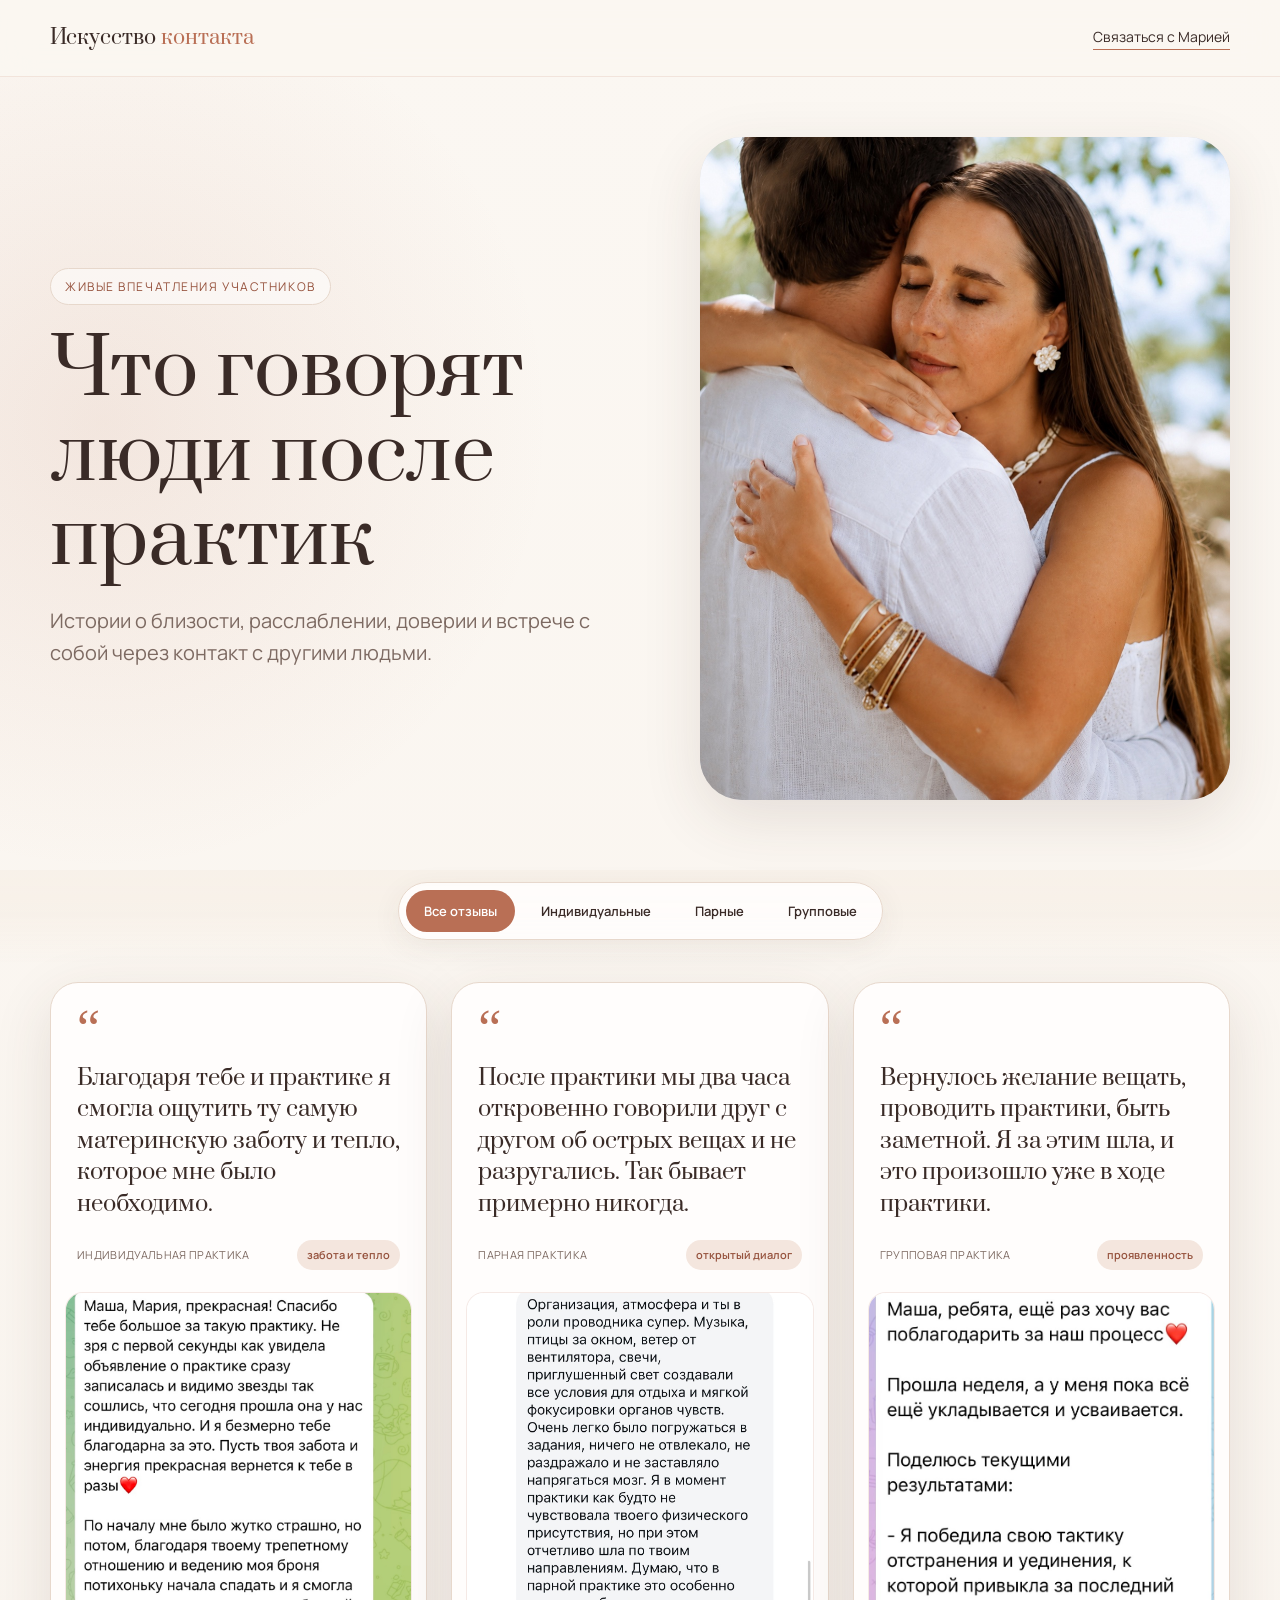
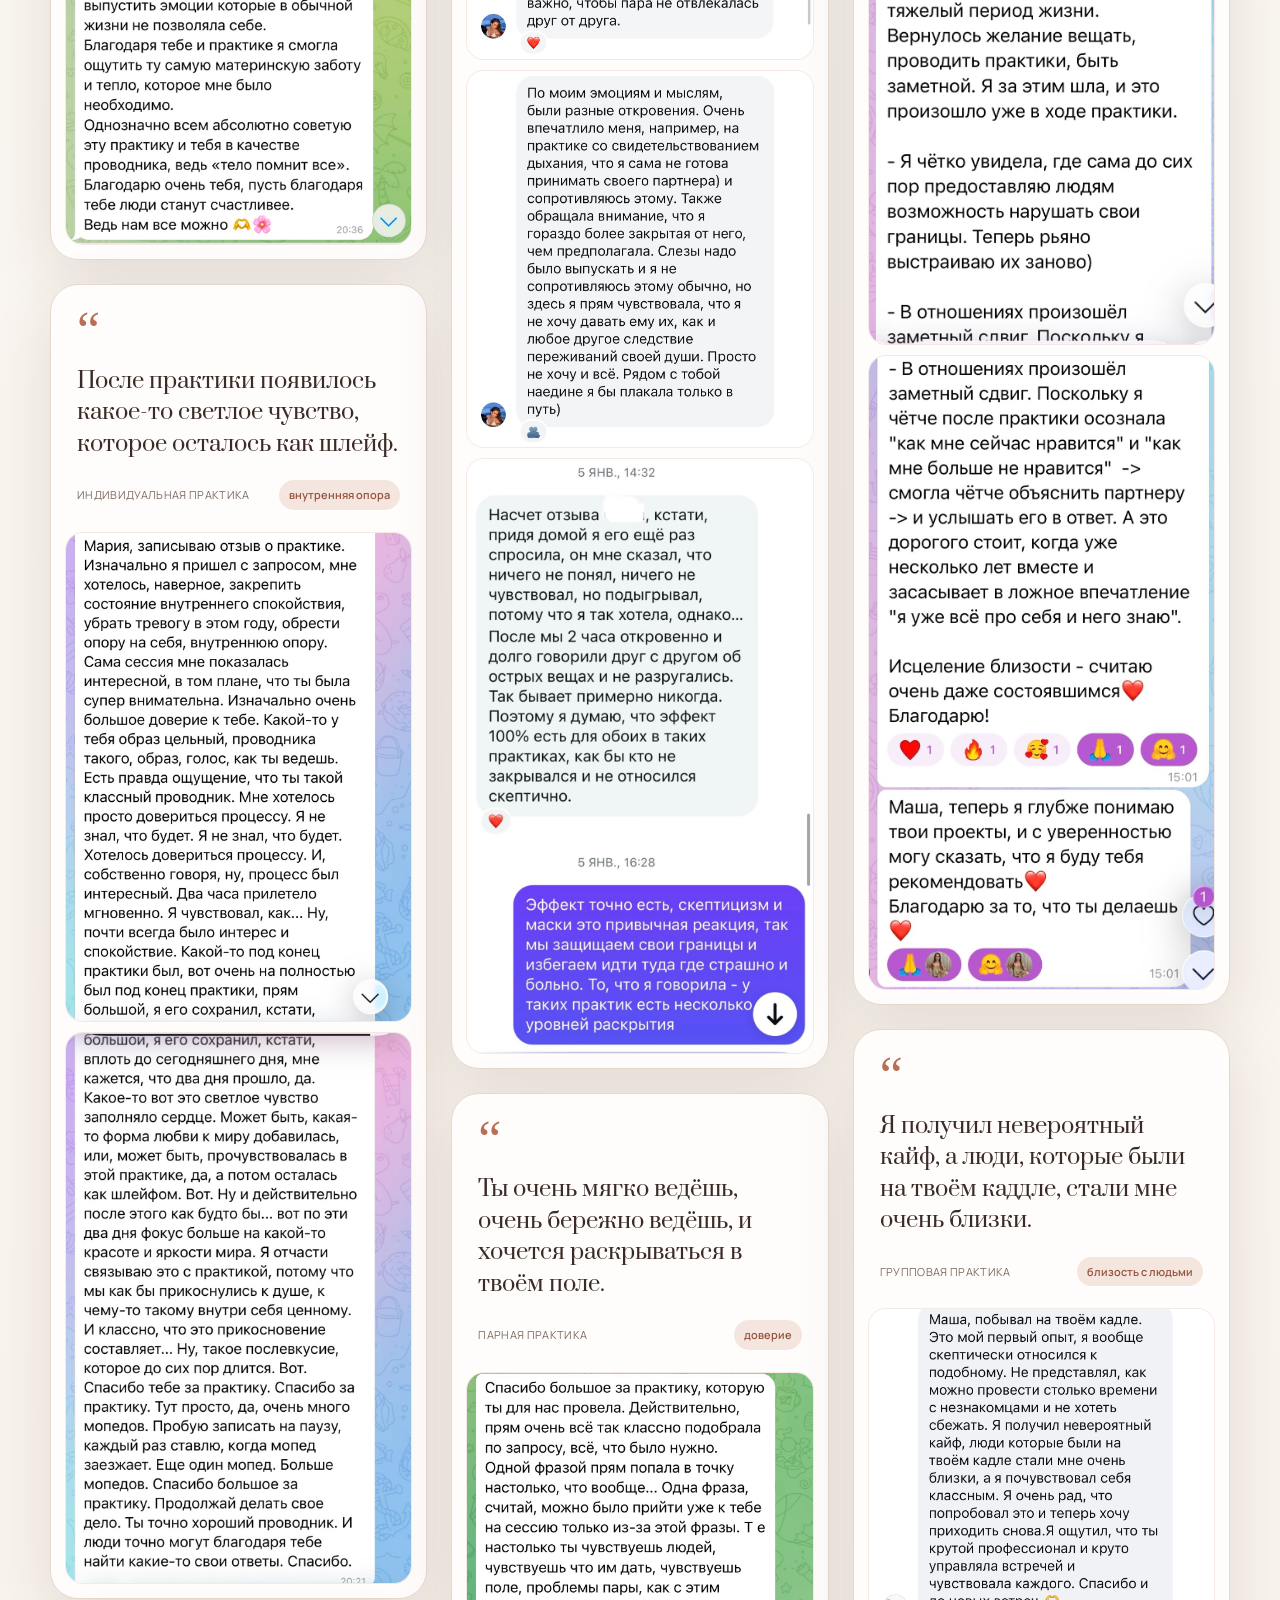
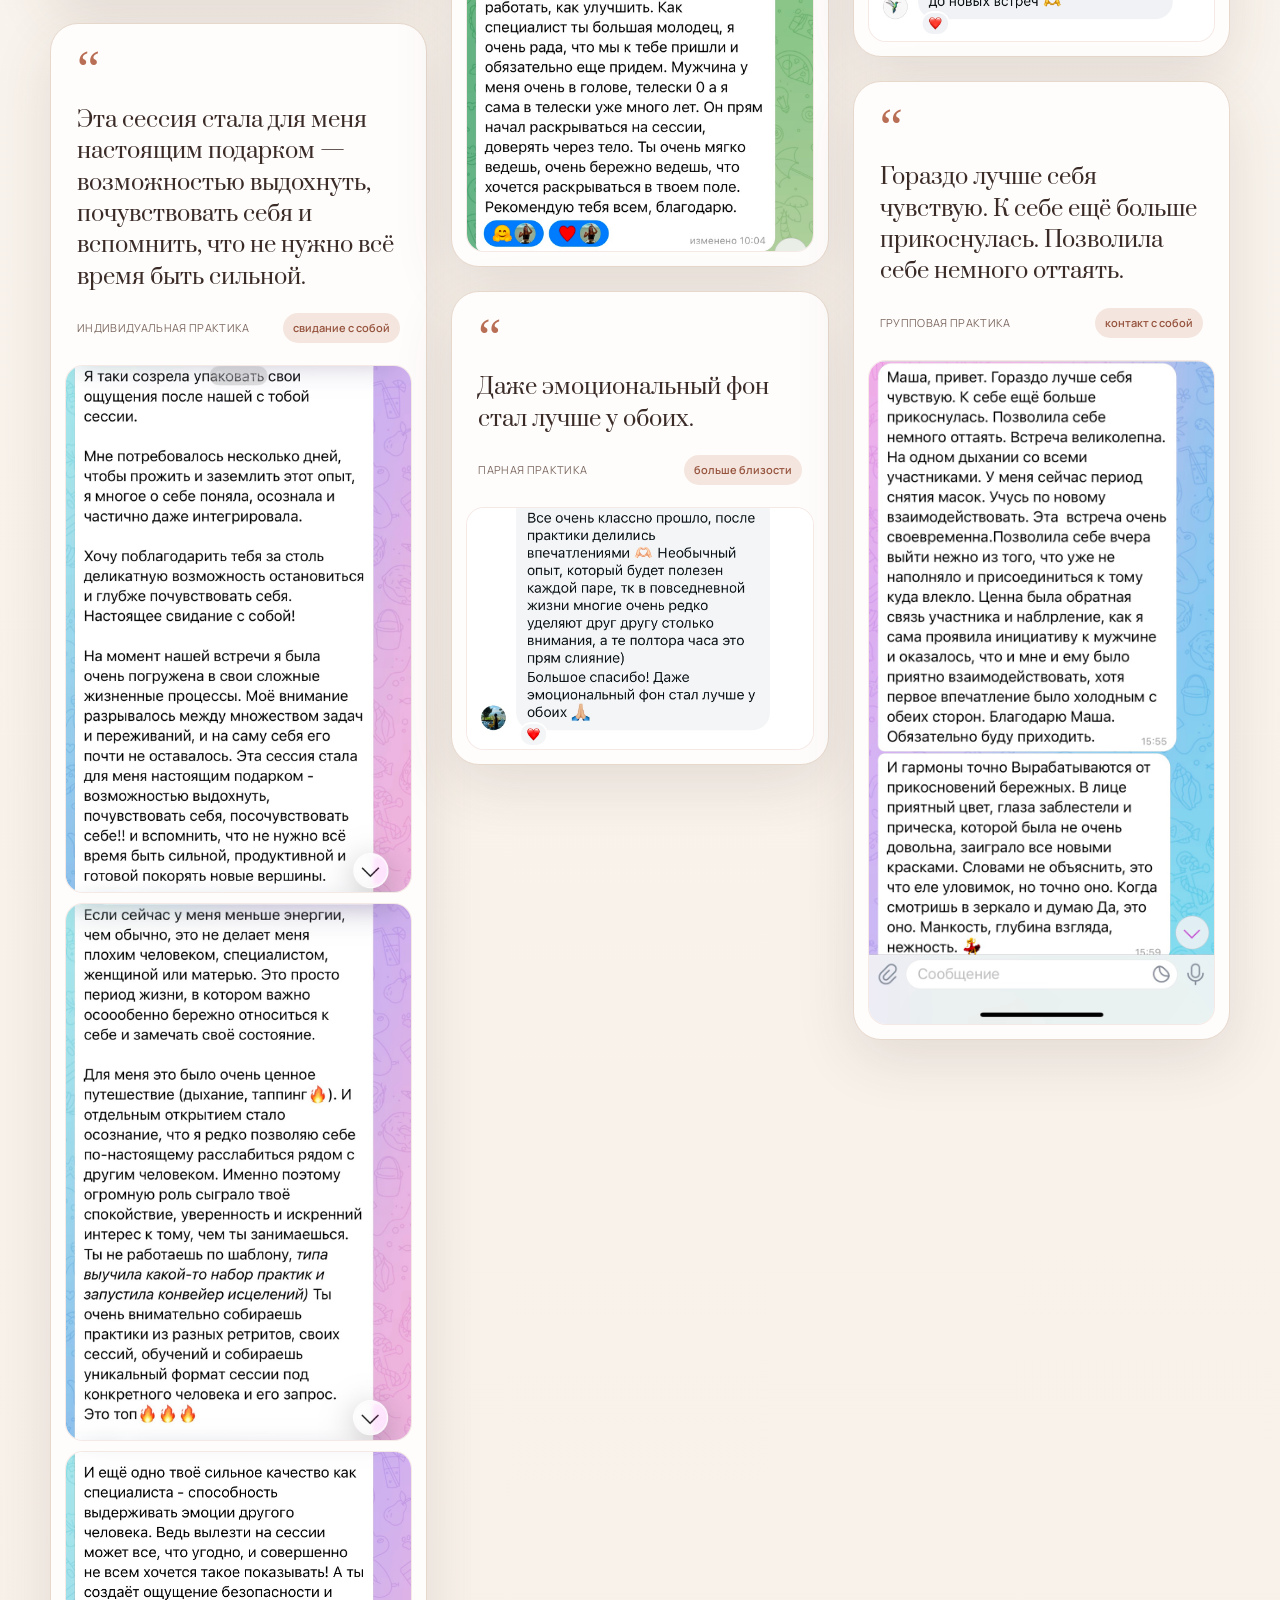
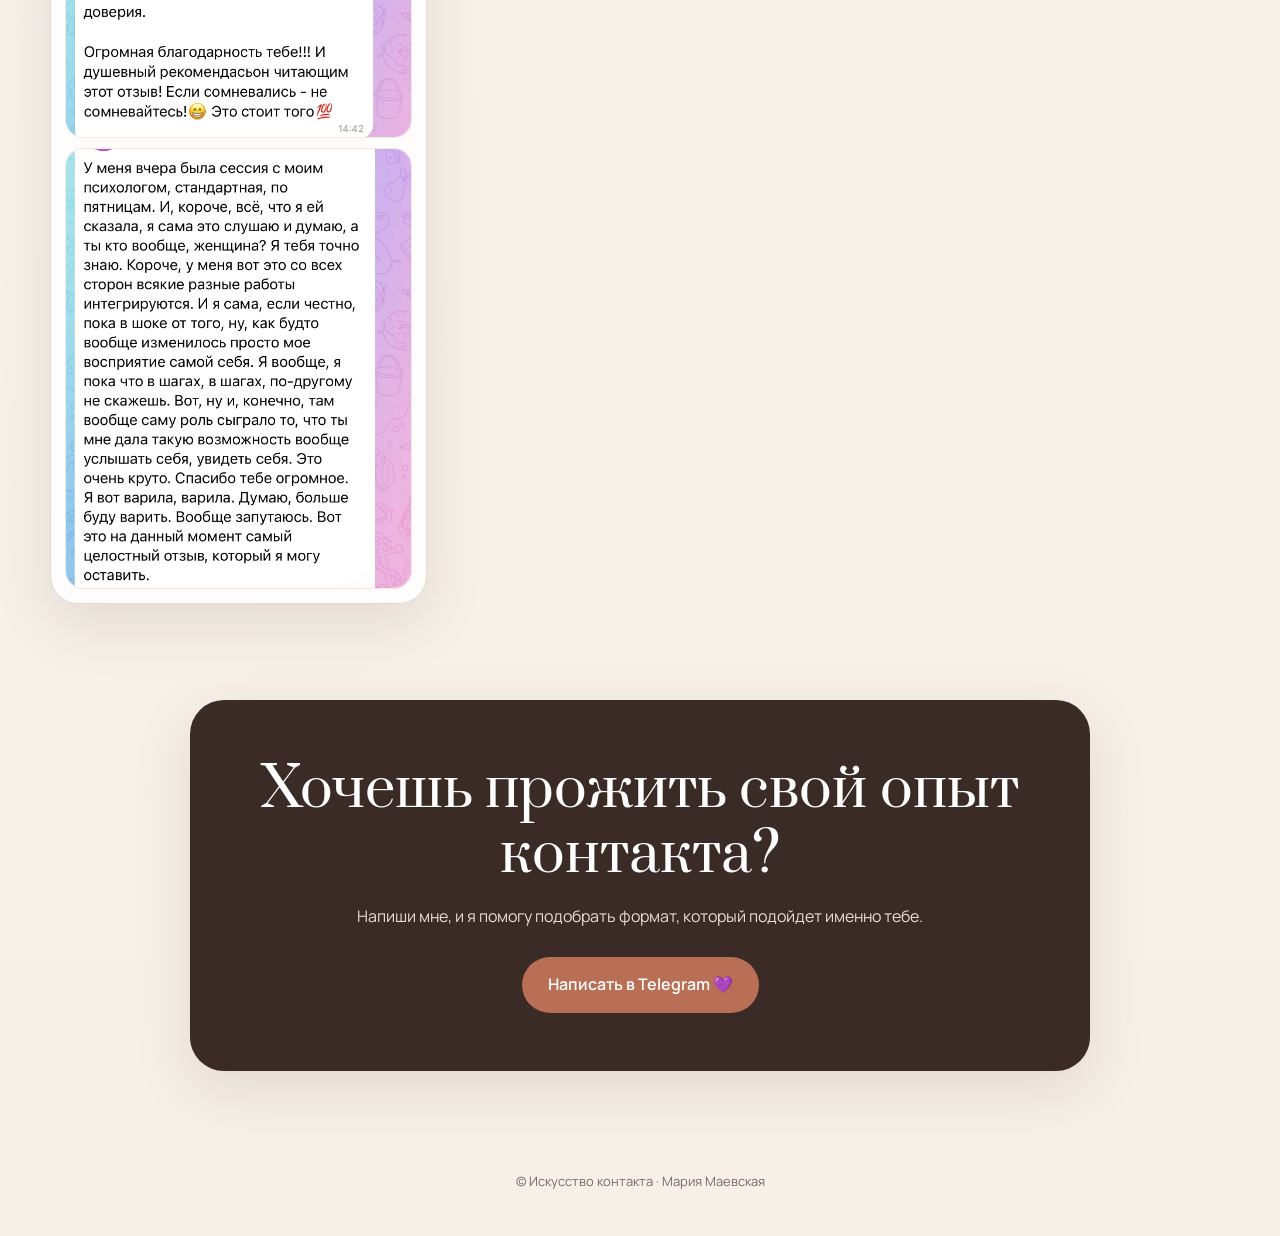
==== index.html @ 3d0788ce "Add files via upload" ====
<!DOCTYPE html>
<html lang="ru">
<head>
  <meta charset="UTF-8">
  <meta name="viewport" content="width=device-width, initial-scale=1.0">
  <title>Отзывы — Искусство контакта</title>
  <meta name="description" content="Отзывы после индивидуальных, парных и групповых практик проекта «Искусство контакта».">
  <link rel="preconnect" href="https://fonts.googleapis.com">
  <link rel="preconnect" href="https://fonts.gstatic.com" crossorigin>
  <link href="https://fonts.googleapis.com/css2?family=Manrope:wght@400;500;600&family=Prata&display=swap" rel="stylesheet">
  <style>
    :root {
      --cream:#F7F0E8; --paper:#FFFDFC; --terracotta:#B96F55;
      --terracotta-dark:#96533E; --brown:#3A2B27; --muted:#7D6A62;
      --line:#E7D8CC; --soft:#EFE1D7;
      --shadow:0 18px 60px rgba(77,51,41,.12);
    }
    *{box-sizing:border-box}
    html{scroll-behavior:smooth}
    body{
      margin:0; color:var(--brown); font-family:"Manrope",Arial,sans-serif;
      background:radial-gradient(circle at 8% 7%,rgba(185,111,85,.12),transparent 28rem),
                 linear-gradient(180deg,#FBF7F2 0%,var(--cream) 100%);
      line-height:1.6;
    }
    .shell{width:min(1180px,calc(100% - 32px));margin:0 auto}
    header{
      position:sticky;top:0;z-index:20;padding:22px 0;
      backdrop-filter:blur(16px);background:rgba(251,247,242,.86);
      border-bottom:1px solid rgba(185,111,85,.14)
    }
    .nav{display:flex;align-items:center;justify-content:space-between;gap:20px}
    .brand{font-family:"Prata",Georgia,serif;font-size:20px} .brand span{color:var(--terracotta)}
    .nav-link{color:var(--brown);text-decoration:none;font-size:14px;border-bottom:1px solid var(--terracotta)}
    .hero{
      min-height:680px;display:grid;grid-template-columns:1.05fr .95fr;
      align-items:center;gap:64px;padding:60px 0 70px
    }
    .eyebrow{
      display:inline-flex;padding:8px 14px;border:1px solid var(--line);border-radius:999px;
      color:var(--terracotta-dark);background:rgba(255,255,255,.55);
      font-size:12px;letter-spacing:.13em;text-transform:uppercase;margin-bottom:24px
    }
    h1{font-family:"Prata",Georgia,serif;font-weight:400;line-height:1.1;font-size:clamp(46px,6vw,78px);margin:0 0 22px}
    .hero p{max-width:610px;margin:0;color:var(--muted);font-size:clamp(17px,2vw,20px)}
    .hero-photo{border-radius:42px;overflow:hidden;box-shadow:var(--shadow);aspect-ratio:4/5;background:#ddd}
    .hero-photo img{width:100%;height:100%;display:block;object-fit:cover}
    .filters-wrap{position:sticky;top:73px;z-index:15;padding:12px 0 24px;background:linear-gradient(180deg,rgba(247,240,232,.97),rgba(247,240,232,.78),transparent)}
    .filters{width:max-content;max-width:100%;margin:0 auto;display:flex;gap:8px;padding:7px;border:1px solid var(--line);border-radius:999px;background:rgba(255,253,252,.94);box-shadow:0 8px 30px rgba(77,51,41,.07);overflow:auto}
    .filter{border:0;border-radius:999px;background:transparent;color:var(--brown);padding:12px 18px;font:600 13px "Manrope",Arial,sans-serif;cursor:pointer;white-space:nowrap}
    .filter:hover{background:var(--soft)} .filter.active{color:#fff;background:var(--terracotta)}
    .reviews{padding:18px 0 96px}
    .grid{columns:3 330px;column-gap:24px}
    .card{break-inside:avoid;margin:0 0 24px;border-radius:28px;overflow:hidden;border:1px solid var(--line);background:var(--paper);box-shadow:var(--shadow);transition:.25s}
    .card:hover{transform:translateY(-4px);box-shadow:0 24px 70px rgba(77,51,41,.16)}
    .quote{padding:28px 26px 22px} .quote-mark{color:var(--terracotta);font-family:Georgia,serif;font-size:52px;line-height:.7;margin-bottom:16px}
    .quote-text{font-family:"Prata",Georgia,serif;font-size:22px;line-height:1.43;margin:0 0 20px}
    .meta{display:flex;align-items:center;justify-content:space-between;gap:10px;color:var(--muted);font-size:11px;letter-spacing:.03em;text-transform:uppercase}
    .tag{color:var(--terracotta-dark);background:#F4E6DE;padding:6px 10px;border-radius:999px;text-transform:none;letter-spacing:0;font-weight:600}
    .screenshots{padding:0 14px 14px;display:grid;gap:10px}
    .screenshots img{width:100%;height:auto;display:block;border-radius:18px;border:1px solid rgba(185,111,85,.15);background:#fff}
    .hidden{display:none}
    .cta{margin:0 auto 100px;max-width:900px;padding:58px 28px;border-radius:34px;text-align:center;background:var(--brown);color:#fff;box-shadow:var(--shadow)}
    .cta h2{font-family:"Prata",Georgia,serif;font-weight:400;font-size:clamp(32px,5vw,54px);line-height:1.2;margin:0 0 16px}
    .cta p{max-width:580px;margin:0 auto 28px;color:#E9DCD4}
    .cta a{display:inline-flex;text-decoration:none;color:#fff;background:var(--terracotta);border-radius:999px;padding:15px 26px;font-weight:600}
    footer{padding:0 0 44px;color:var(--muted);text-align:center;font-size:13px}
    @media(max-width:820px){
      .hero{grid-template-columns:1fr;min-height:auto;gap:34px;padding:52px 0}
      .hero-copy{text-align:center} .hero p{margin:0 auto}
      .hero-photo{max-width:520px;width:100%;margin:0 auto}
    }
    @media(max-width:640px){
      header{padding:17px 0} .brand{font-size:16px} .nav-link{font-size:12px}
      .filters-wrap{top:62px} .filters{width:100%;border-radius:22px;justify-content:flex-start}
      .filter{padding:11px 15px} .grid{columns:1} .quote-text{font-size:21px}
      .cta{padding:44px 22px} .hero-photo{border-radius:28px}
    }
  </style>
</head>
<body>
<header>
  <div class="shell nav">
    <div class="brand">Искусство <span>контакта</span></div>
    <a class="nav-link" href="https://t.me/Masha_Obnimashka" target="_blank" rel="noopener">Связаться с Марией</a>
  </div>
</header>

<main>
  <section class="hero shell">
    <div class="hero-copy">
      <div class="eyebrow">Живые впечатления участников</div>
      <h1>Что говорят люди после практик</h1>
      <p>Истории о близости, расслаблении, доверии и встрече с собой через контакт с другими людьми.</p>
    </div>
    <div class="hero-photo"><img src="[data-uri]" alt="Близость и бережный контакт"></div>
  </section>

  <div class="filters-wrap">
    <div class="shell">
      <div class="filters" aria-label="Категории отзывов">
        <button type="button" class="filter active" data-filter="all" onclick="filterReviews('all', this)">Все отзывы</button>
        <button type="button" class="filter" data-filter="individual" onclick="filterReviews('individual', this)">Индивидуальные</button>
        <button type="button" class="filter" data-filter="couple" onclick="filterReviews('couple', this)">Парные</button>
        <button type="button" class="filter" data-filter="group" onclick="filterReviews('group', this)">Групповые</button>
      </div>
    </div>
  </div>

  <section class="reviews shell">
    <div class="grid">
      
      <article class="card" data-category="individual">
        <div class="quote">
          <div class="quote-mark">“</div>
          <p class="quote-text">Благодаря тебе и практике я смогла ощутить ту самую материнскую заботу и тепло, которое мне было необходимо.</p>
          <div class="meta">
            <span>Индивидуальная практика</span>
            <span class="tag">забота и тепло</span>
          </div>
        </div>
        <div class="screenshots"><img src="[data-uri]" alt="Оригинальный отзыв 1, часть 1" loading="lazy"></div>
      </article>
    
      <article class="card" data-category="individual">
        <div class="quote">
          <div class="quote-mark">“</div>
          <p class="quote-text">После практики появилось какое-то светлое чувство, которое осталось как шлейф.</p>
          <div class="meta">
            <span>Индивидуальная практика</span>
            <span class="tag">внутренняя опора</span>
          </div>
        </div>
        <div class="screenshots"><img src="[data-uri]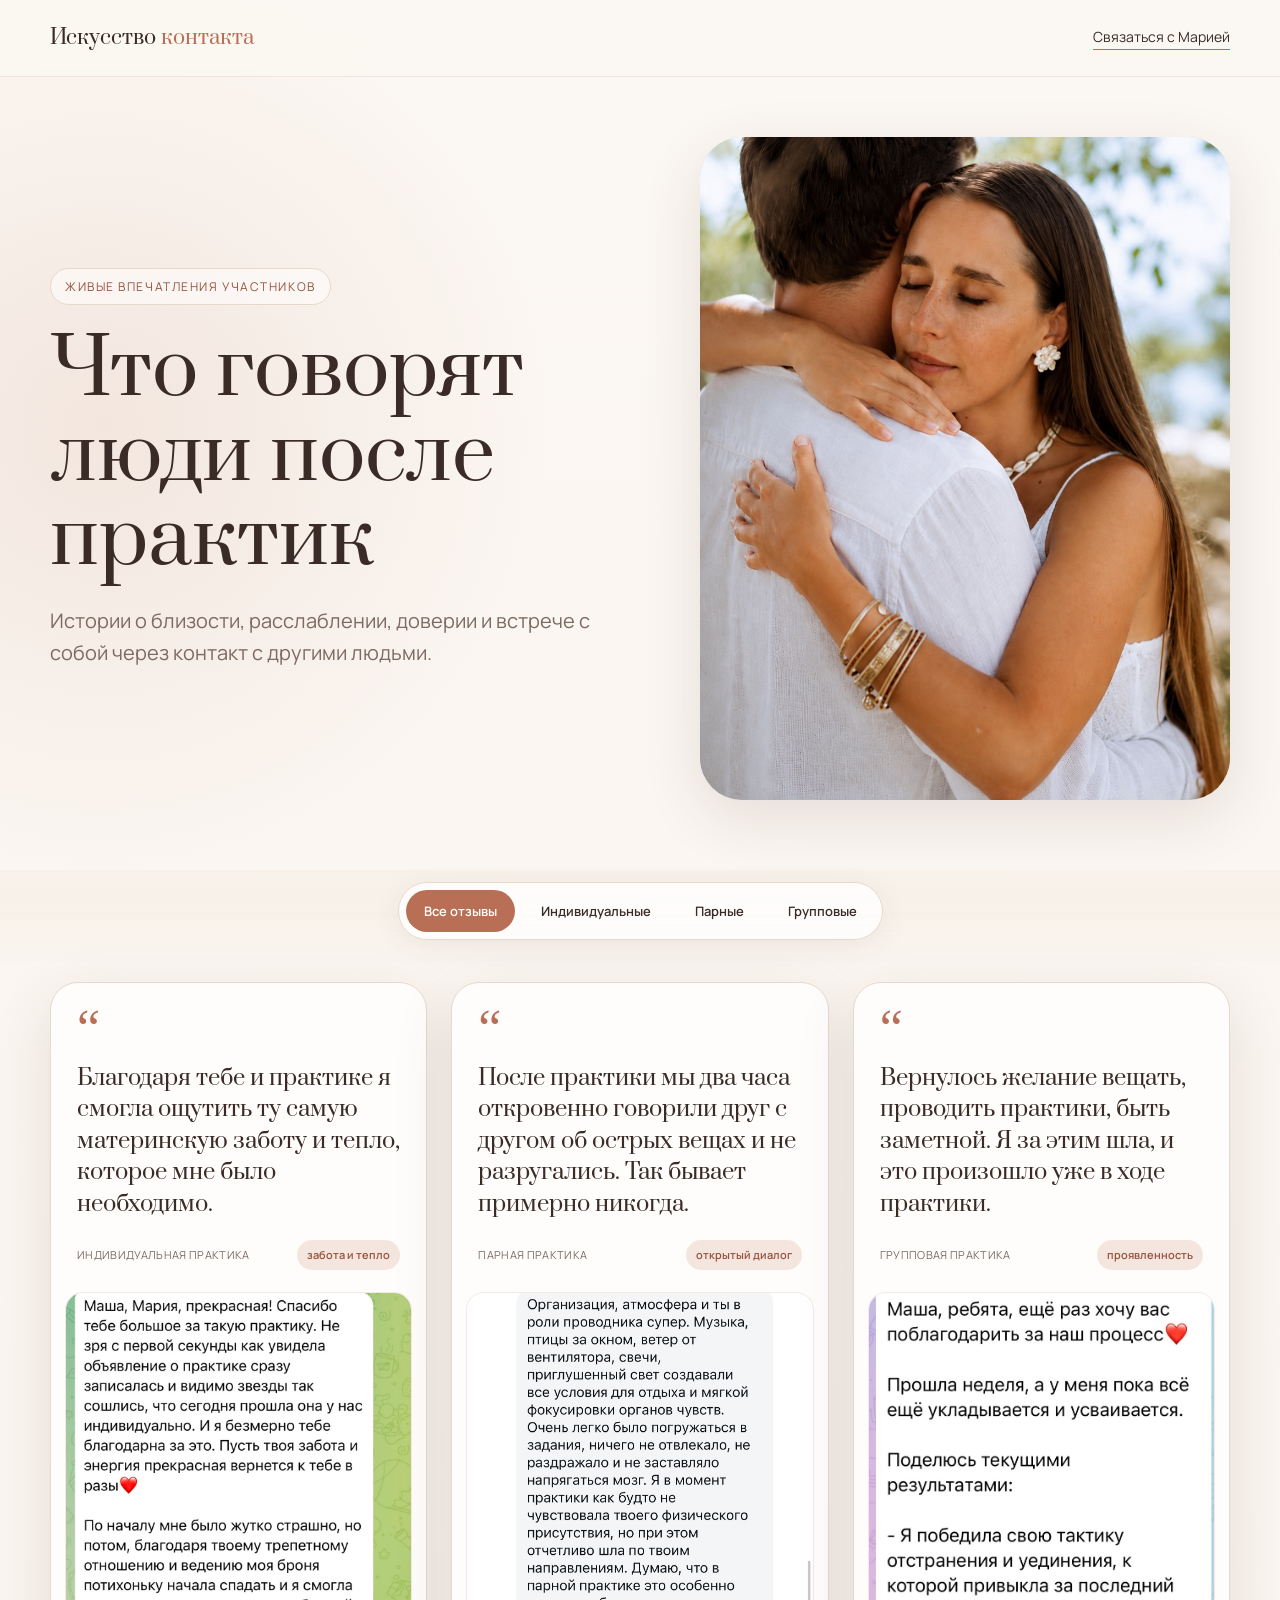
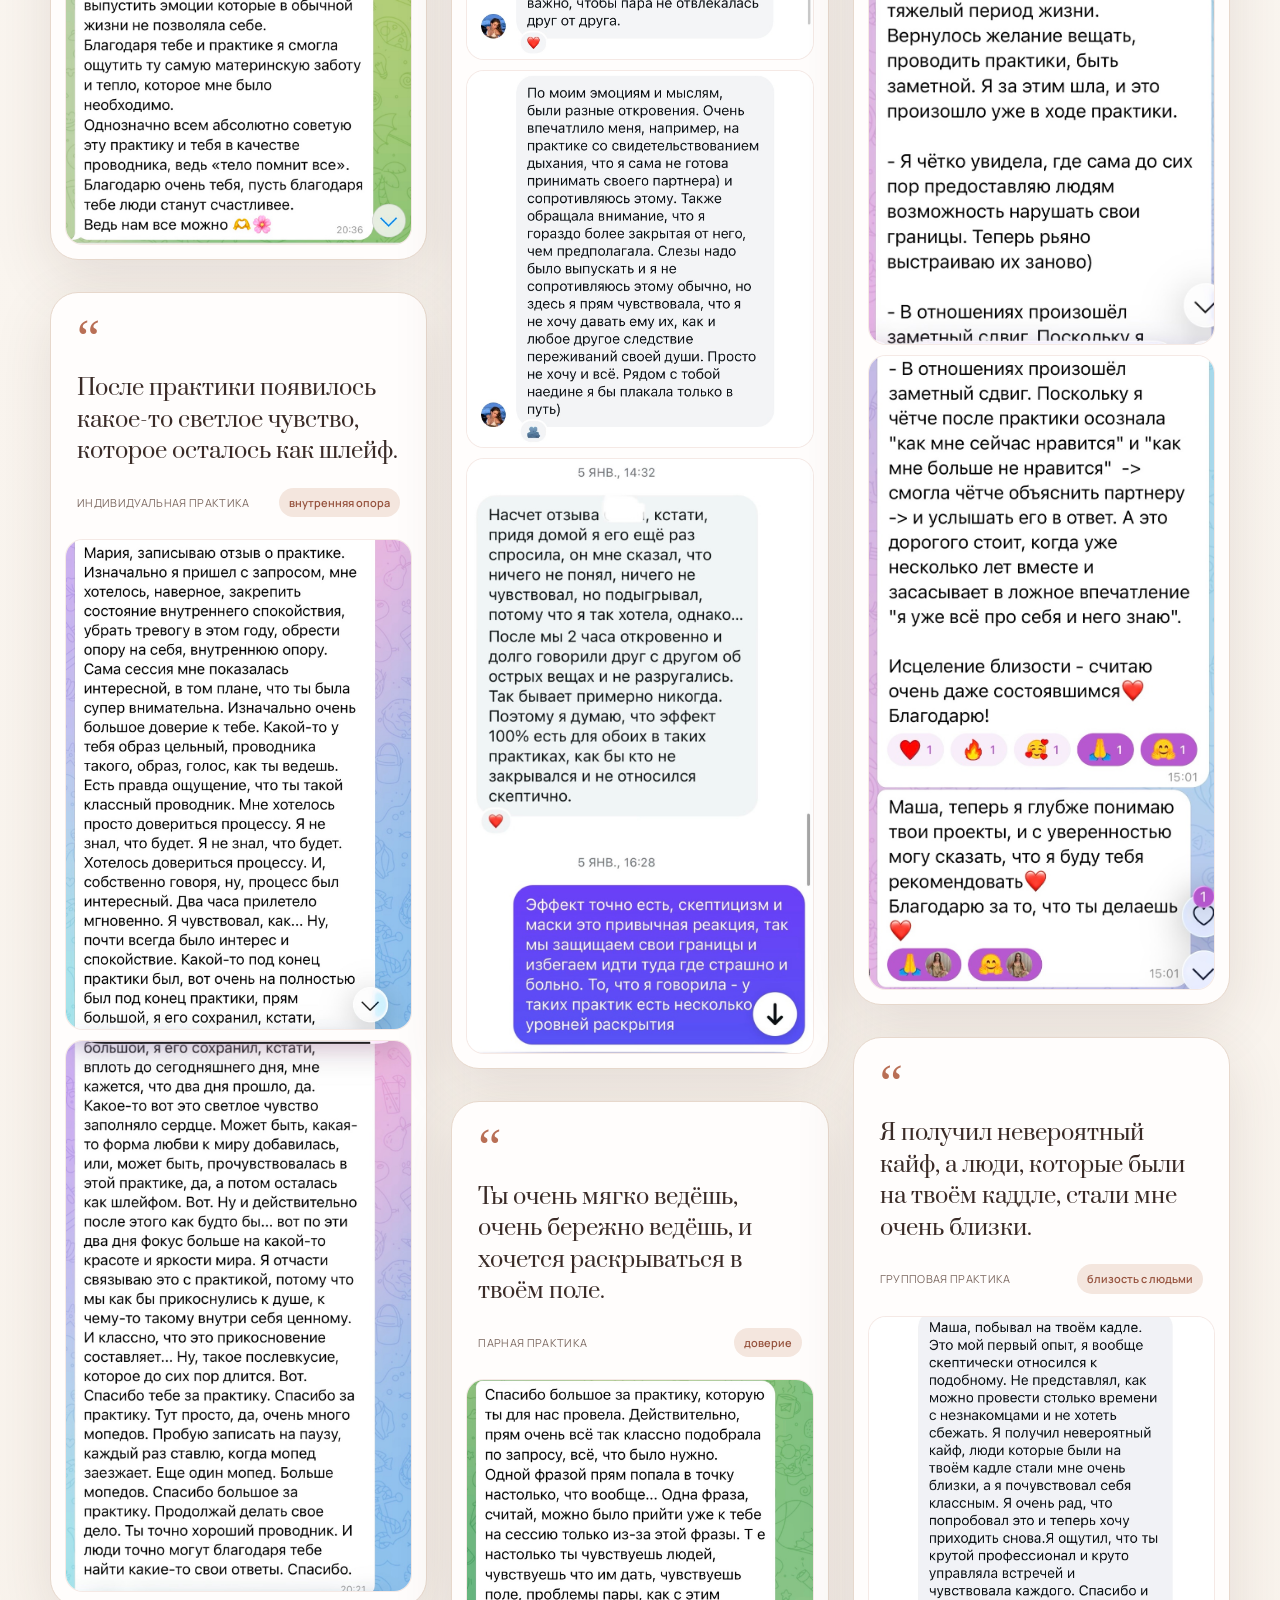
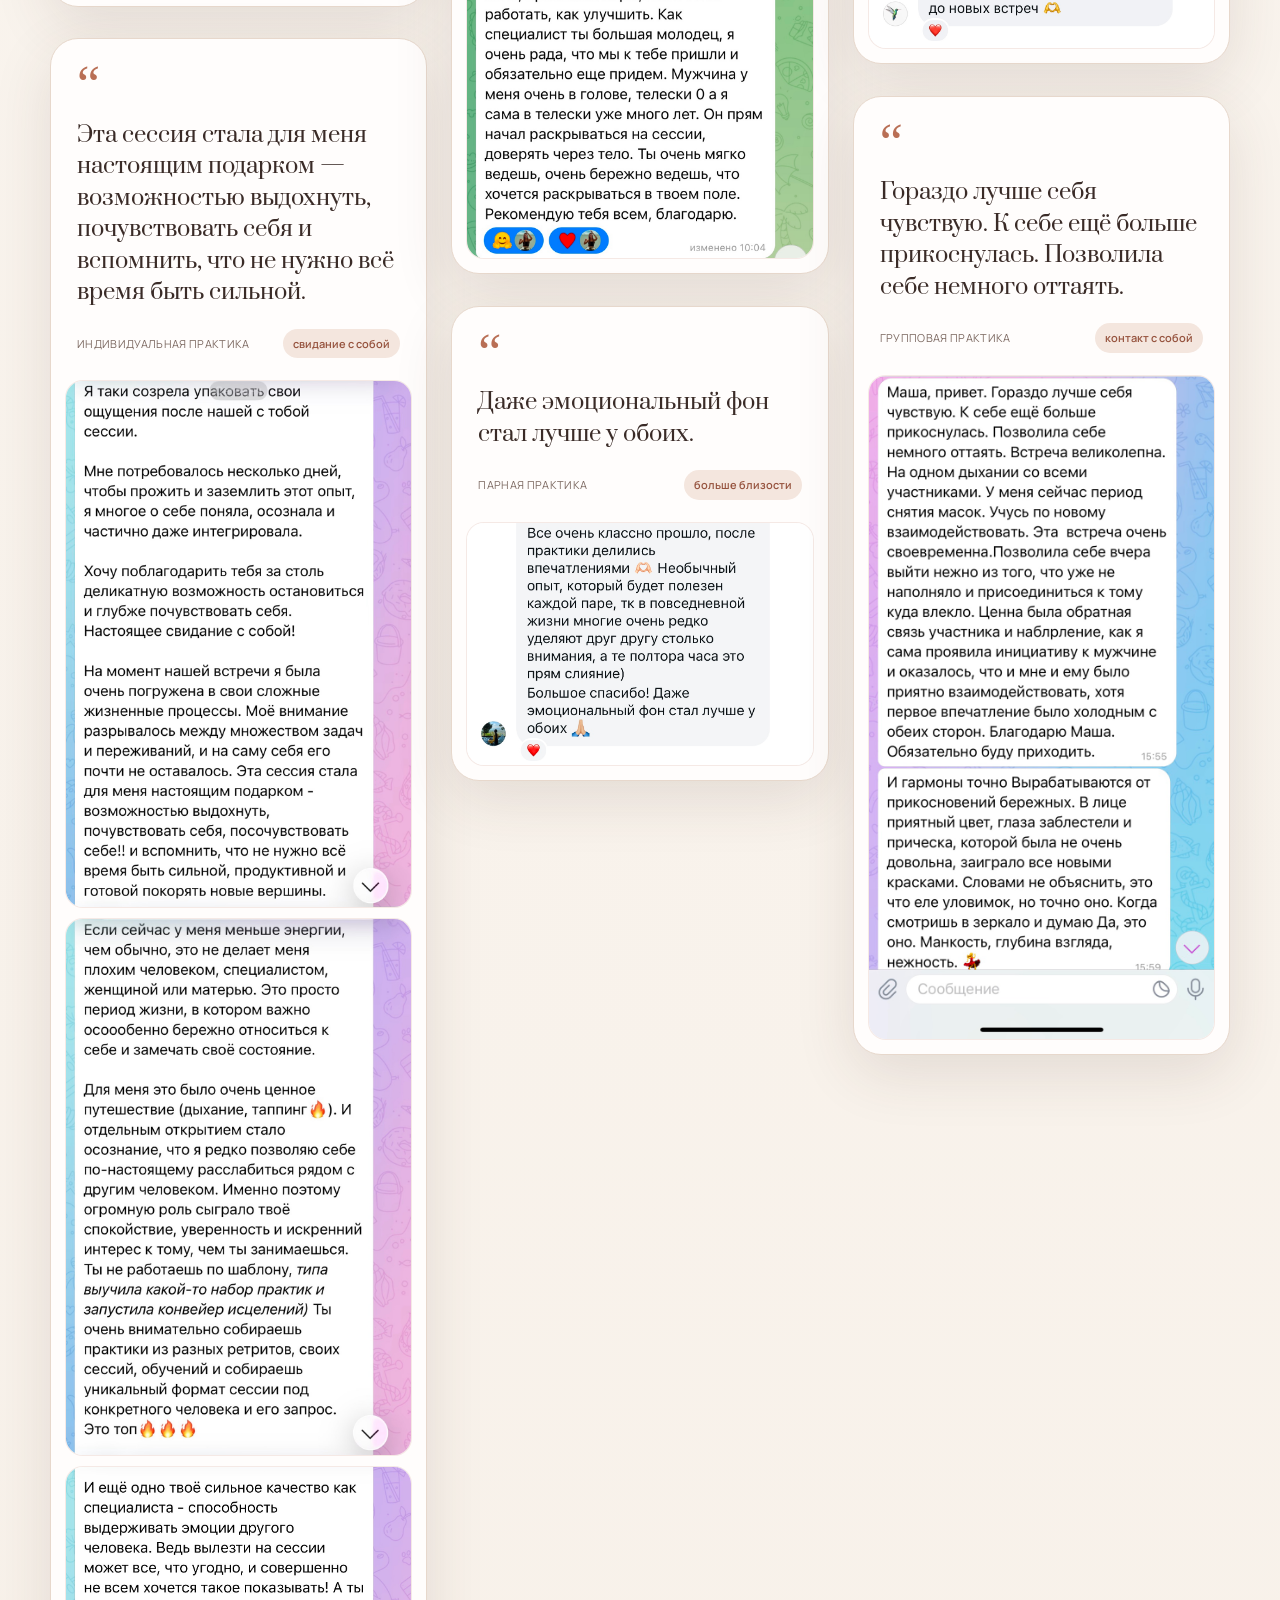
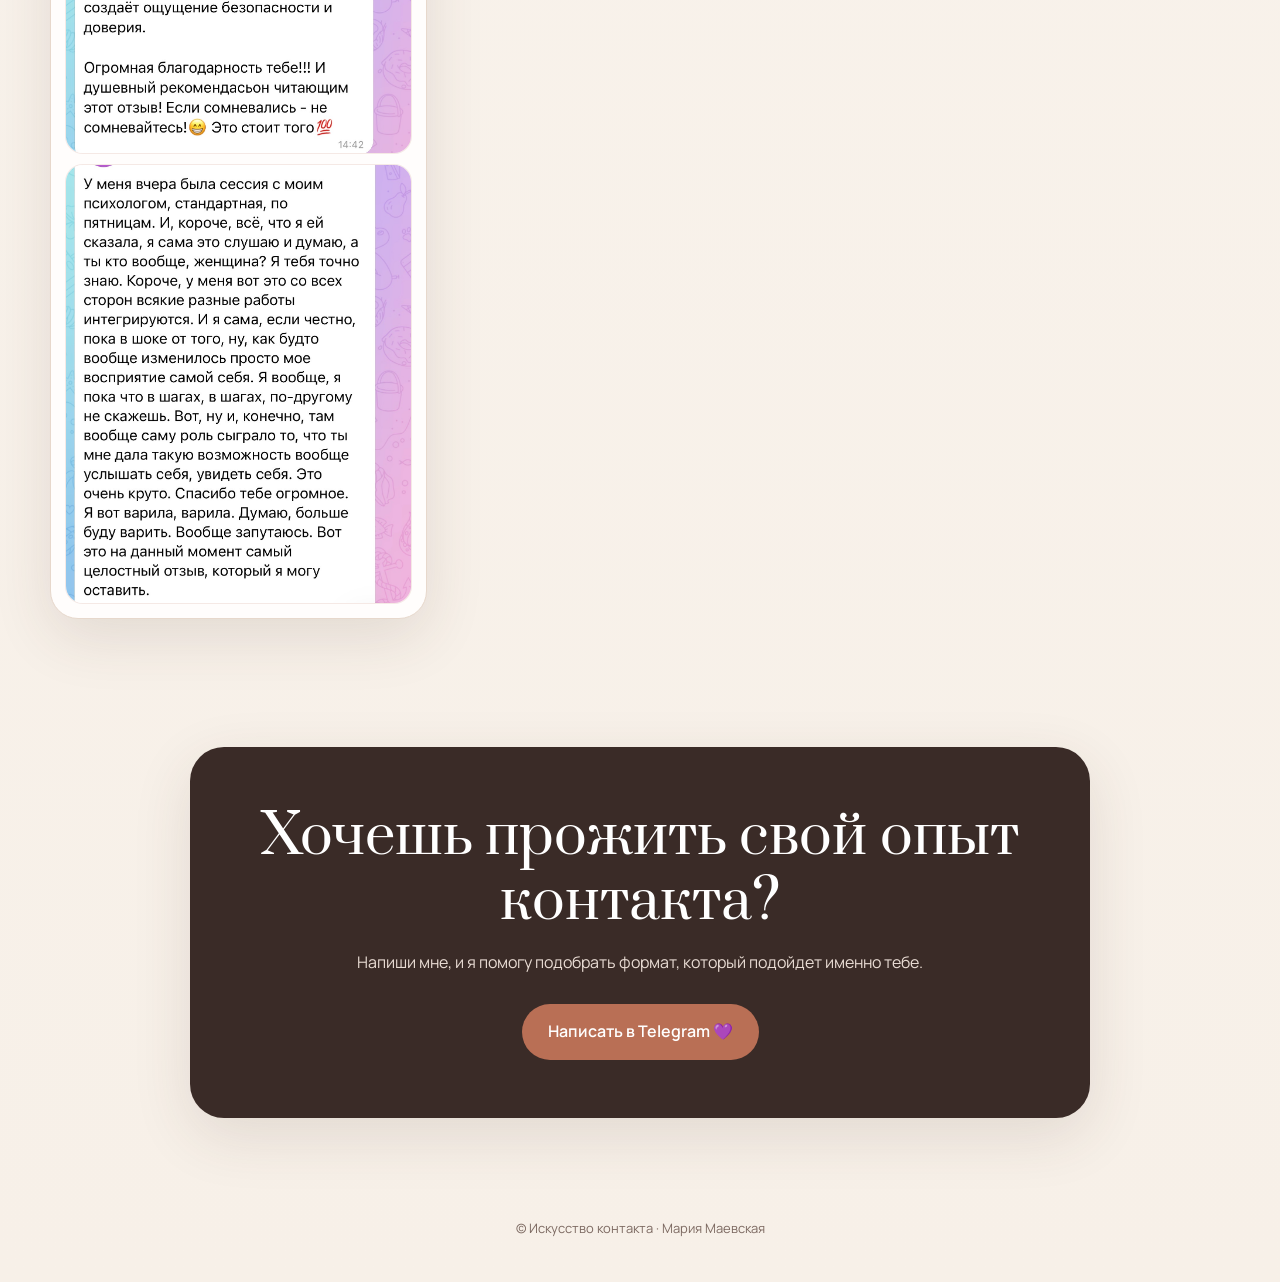
